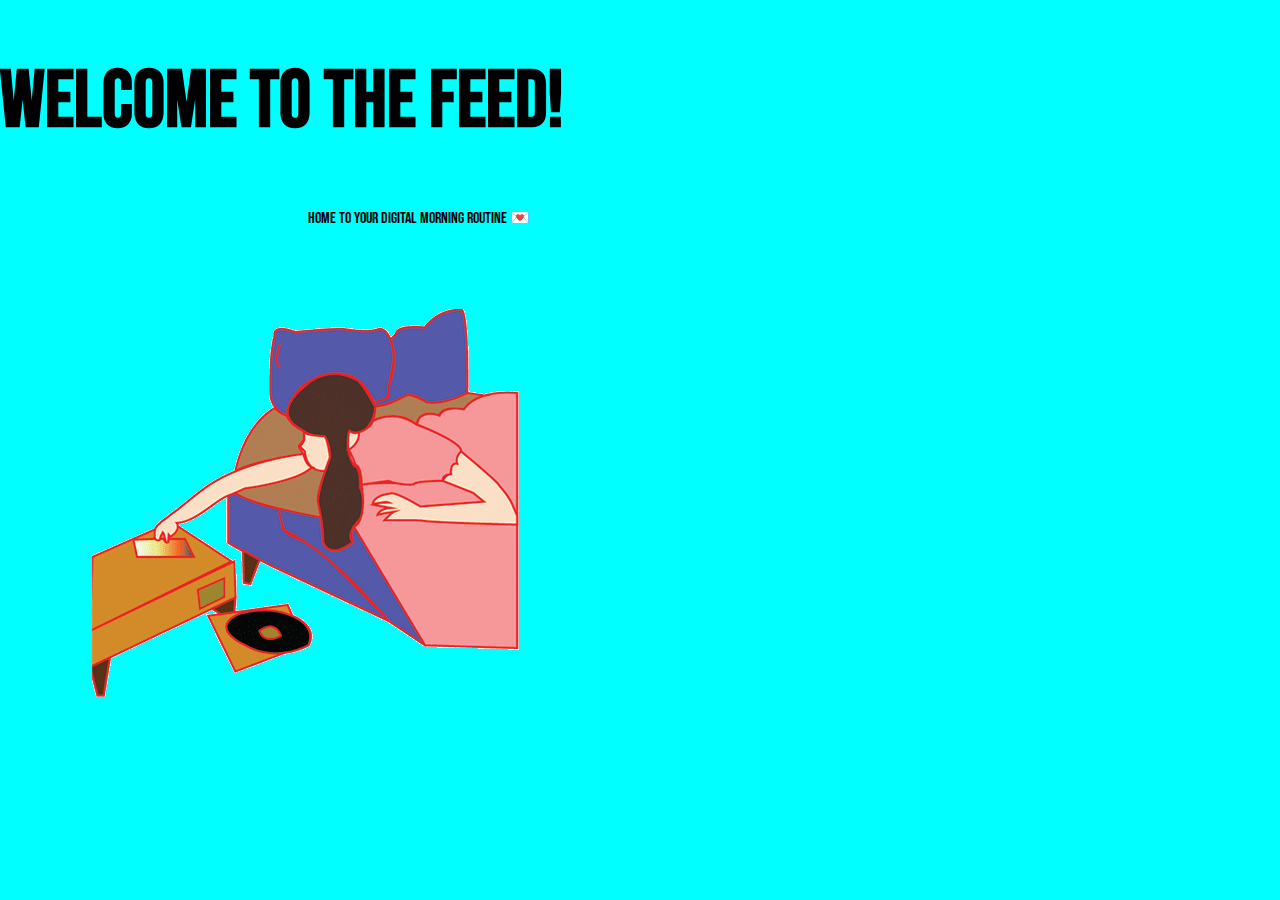
==== index.html @ ef1f8097 "send to server" ====
<!DOCTYPE html>
<!--[if lt IE 7]>      <html class="no-js lt-ie9 lt-ie8 lt-ie7"> <![endif]-->
<!--[if IE 7]>         <html class="no-js lt-ie9 lt-ie8"> <![endif]-->
<!--[if IE 8]>         <html class="no-js lt-ie9"> <![endif]-->
<!--[if gt IE 8]>      <html class="no-js"> <!--<![endif]-->
<html>
    <head>
        <meta charset="utf-8">
        <meta http-equiv="X-UA-Compatible" content="IE=edge">
        <title>🪩The Feed🪩</title>
        <meta name="description" content="">
        <meta name="viewport" content="width=device-width, initial-scale=1">
        <link rel="stylesheet" href="css/stylesheet.css">
       
        
    </head>
    <body id="splash_bg">
    <header>
         <h1>Welcome to the Feed!</h1>
            <a href="thefeed.html">
                <img src="img/gifsplashpage.gif"> 
            </a>
    </header>
    
    <nav>Home to your digital morning routine 💌</nav>


    </body>
</html>
---- css/stylesheet.css ----
@import url('https://fonts.googleapis.com/css2?family=Bebas+Neue&display=swap');


body{
    background-color: beige;
    padding-left: 300px;
    padding-top: 200px;
    margin-right: 300 px;
}

header{
    font-family: 'Bebas Neue';
    position: fixed;
    top: 0px; 
    left: 0px;
    width: 900px;
    bottom: 600px;
    font-size: 40px;
    padding-bottom: 200px; 

}

nav{
 
    font-size: medium;
    font-family: 'Bebas Neue' ;
}

main{
    border: #9ea04d;
    max-width: 700px;
    margin-left: 500px;
    background-color: #9ea04d

}

section {
    margin: auto;
    text-align: center;
}

footer{
    width: 300px;
    bottom: 25px;
    left: 25px;
}

#splash_bg {
    background-color: aqua;
}

#splash_feed {
    background-color:yellow; 
}
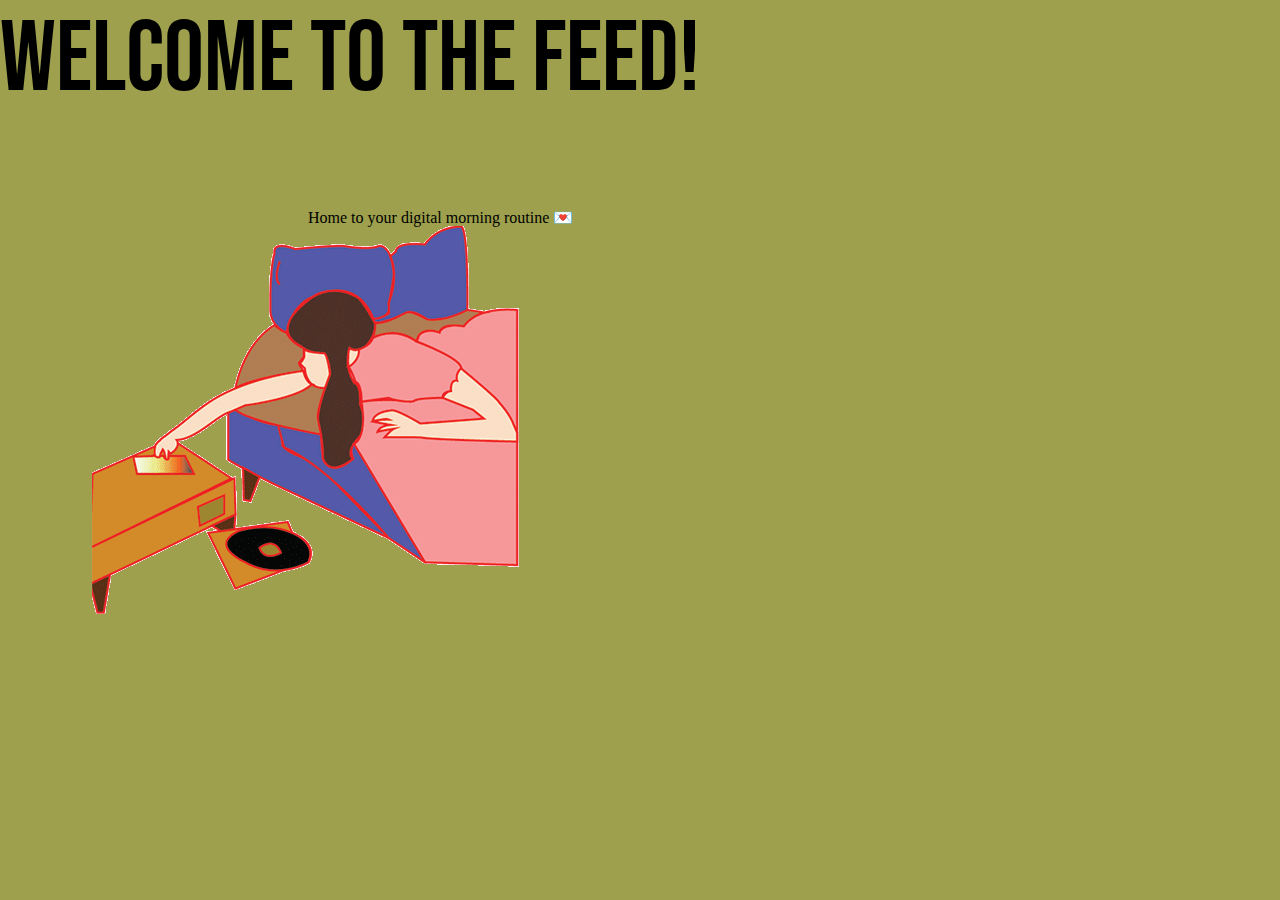
==== commit d596e11d: "updates" ====
--- a/index.html
+++ b/index.html
@@ -15,14 +15,14 @@
         
     </head>
     <body id="splash_bg">
-    <header>
+    <header id="splashtext"
          <h1>Welcome to the Feed!</h1>
             <a href="thefeed.html">
                 <img src="img/gifsplashpage.gif"> 
             </a>
     </header>
     
-    <nav>Home to your digital morning routine 💌</nav>
+    <nav id="navsplash">  Home to your digital morning routine 💌</nav>
 
 
     </body>
--- a/css/stylesheet.css
+++ b/css/stylesheet.css
@@ -9,7 +9,9 @@
 }
 
 header{
+   
     font-family: 'Bebas Neue';
+    font-size: 500px;
     position: fixed;
     top: 0px; 
     left: 0px;
@@ -21,12 +23,15 @@
 }
 
 nav{
- 
-    font-size: medium;
+    border: black;
+    font-size: xx-large
     font-family: 'Bebas Neue' ;
+    
 }
 
 main{
+    top: 500px;
+    border-style: double;
     border: #9ea04d;
     max-width: 700px;
     margin-left: 500px;
@@ -42,13 +47,35 @@
 footer{
     width: 300px;
     bottom: 25px;
-    left: 25px;
+    left: 200px;
 }
 
 #splash_bg {
-    background-color: aqua;
+    background-color: #9ea04d
 }
 
 #splash_feed {
-    background-color:yellow; 
+    background-color: antiquewhite; 
+}
+#splashtext {
+    font-size: 100px
+    
+  
+}
+
+#feedgif {
+    position: fixed;
+    top: 200px; 
+    left: 5px; 
+}
+
+#feedmain {
+    font-family: Bebas Neue;
+    font-size: xx-large;
+top: 1000px;
+}
+
+
+#yourprofile {
+    
 }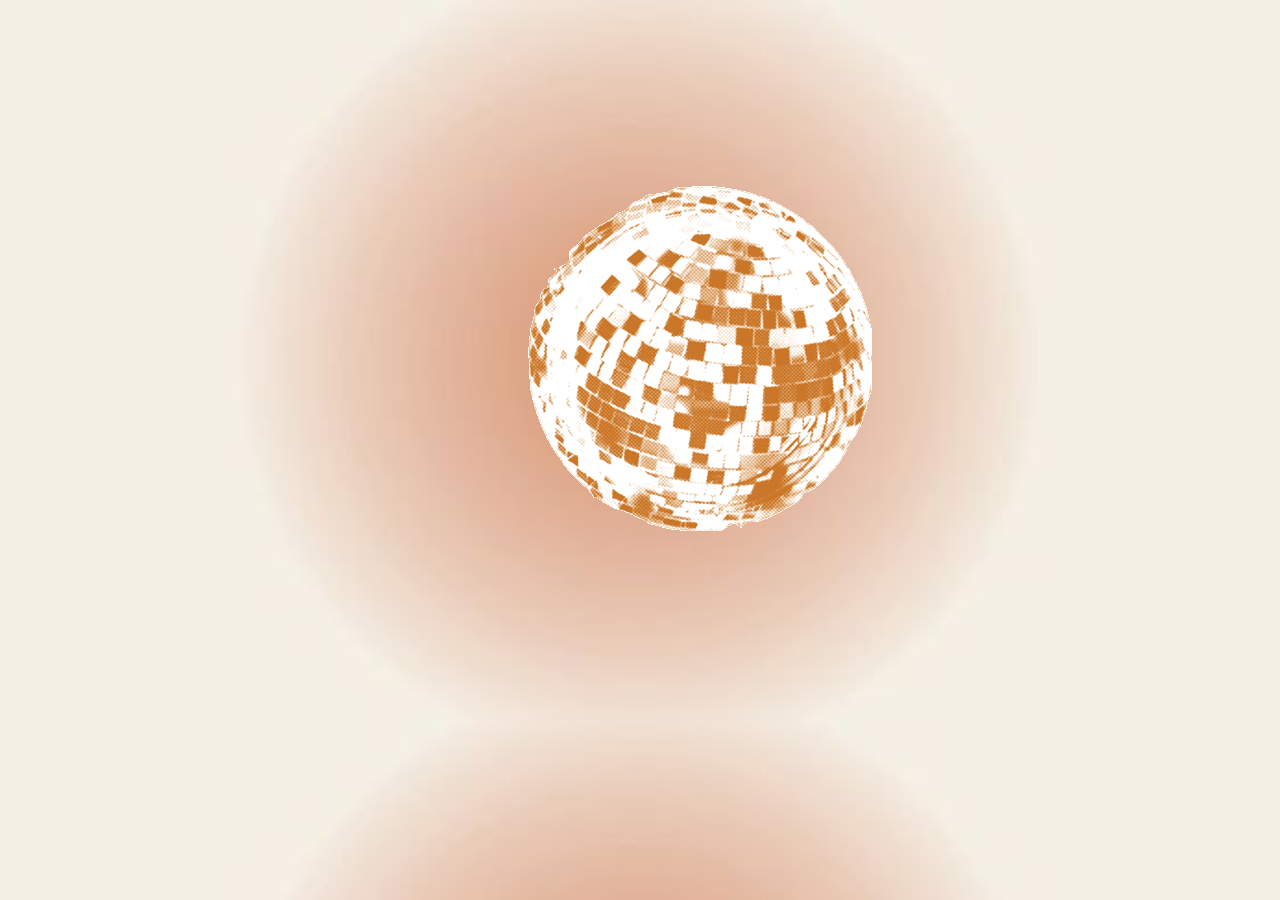
==== commit fecb75aa: "updates" ====
--- a/index.html
+++ b/index.html
@@ -15,14 +15,11 @@
         
     </head>
     <body id="splash_bg">
-    <header id="splashtext"
-         <h1>Welcome to the Feed!</h1>
+        <header id="welcome">
             <a href="thefeed.html">
-                <img src="img/gifsplashpage.gif"> 
+                <img src="img/Untitled-1.gif"
             </a>
-    </header>
-    
-    <nav id="navsplash">  Home to your digital morning routine 💌</nav>
+     </header>
 
 
     </body>
--- a/css/stylesheet.css
+++ b/css/stylesheet.css
@@ -9,9 +9,8 @@
 }
 
 header{
-   
+    font-style: oblique;
     font-family: 'Bebas Neue';
-    font-size: 500px;
     position: fixed;
     top: 0px; 
     left: 0px;
@@ -23,19 +22,21 @@
 }
 
 nav{
-    border: black;
-    font-size: xx-large
+ 
+    font-size: small;
     font-family: 'Bebas Neue' ;
-    
 }
 
 main{
-    top: 500px;
-    border-style: double;
-    border: #9ea04d;
+    color: darkblue;
+    font-size: 30pt;
+    font-family: bebas neue;
+    border-width: 10px; border-style: double; border-color: rgb(70, 174, 248);
+    border-radius: 10px;
     max-width: 700px;
     margin-left: 500px;
-    background-color: #9ea04d
+    background-image: url(../img/newspaper.jpg)
+   
 
 }
 
@@ -47,35 +48,121 @@
 footer{
     width: 300px;
     bottom: 25px;
-    left: 200px;
+    left: 25px;
+}
+#navsplash {
+    margin-bottom: 400px;
+    margin-left: 150px;
+    padding-bottom: 400px;
 }
 
 #splash_bg {
-    background-color: #9ea04d
+    background-color: azure;
+    background-image: url(../img/orangeora.jpg);
+    background-size: cover;
+    
 }
 
 #splash_feed {
-    background-color: antiquewhite; 
+    background-color:lightgray; 
+    
+    background-size: cover;
 }
-#splashtext {
-    font-size: 100px
+#welcome {
+
+    margin-left: 450px;
+}
+#navmain {
+    color: antiquewhite;
+    background-image: url(../img/blue\ ora.jpg);
+    background-size: contain;
+     font-size: 30pt;
+    margin-top: 10px;
+    margin-right: 700px;
+    position: fixed;
+    border-width: 10px; border-style: double; border-color: rgb(70, 174, 248);
+    border-radius: 10px;
+    background-position: center;
     
-  
+    
+    
+    
+}
+#alarm {
+    border-style: solid; border-width: 10px; border-color: burlywood;
+    margin-left: 75px;
+    border-radius: 10px;
+}
+#farmersmarket {
+    border-style: solid; border-width: 10px; border-color: burlywood;
+    margin-left: 75px;
+    border-radius: 10px;
+}
+#dispo {
+    border-style: solid; border-width: 10px; border-color: burlywood;
+    margin-left: 75px;
+    border-radius: 10px;
+    font-size: 30pt;
+}
+#vinyl {
+    border-style: solid; border-width: 10px; border-color: burlywood;
+    margin-left: 75px;
+    border-radius: 10px;
+}
+#onthego {
+    border-style: solid; border-width: 10px; border-color: burlywood;
+    margin-left: 75px;
+    border-radius: 10px;
+}
+#music {
+    border-style: solid; border-width: 10px; border-color: burlywood;
+    margin-left: 75px;
+    border-radius: 10px;
+}
+#text {
+    border-style: solid; border-width: 10px; border-color: burlywood;
+    margin-left: 75px;
+    border-radius: 10px;
+}
+#meandtay {
+    border-style: solid; border-width: 10px; border-color: burlywood;
+    margin-left: 75px;
+    border-radius: 10px;
+}
+#vinyl {
+    border-style: solid; border-width: 10px; border-color: burlywood;
+    margin-left: 75px;
+    border-radius: 10px;
+}
+#book {
+    border-style: solid; border-width: 10px; border-color: burlywood;
+    margin-left: 75px;
+    border-radius: 10px;
+}
+#dinner {
+    border-style: solid; border-width: 10px; border-color: burlywood;
+    margin-left: 75px;
+    border-radius: 10px;
+}
+#video {
+    border-style: solid; border-width: 10px; border-color: burlywood;
+    margin-left: 75px;
+    border-radius: 10px;
+}
+ol {
+    list-style-type: none;
+    font-size: xx-large;
+    margin: 0;
+    padding: 0;
+    display: block;
+    overflow: auto; 
+}
+p {
+    background-color: aliceblue;
+}
+h3{
+    background-color: aliceblue;
+    margin-left: 10px;
+    margin-right: 300px;
 }
 
-#feedgif {
-    position: fixed;
-    top: 200px; 
-    left: 5px; 
-}
-
-#feedmain {
-    font-family: Bebas Neue;
-    font-size: xx-large;
-top: 1000px;
-}
-
-
-#yourprofile {
-    
-}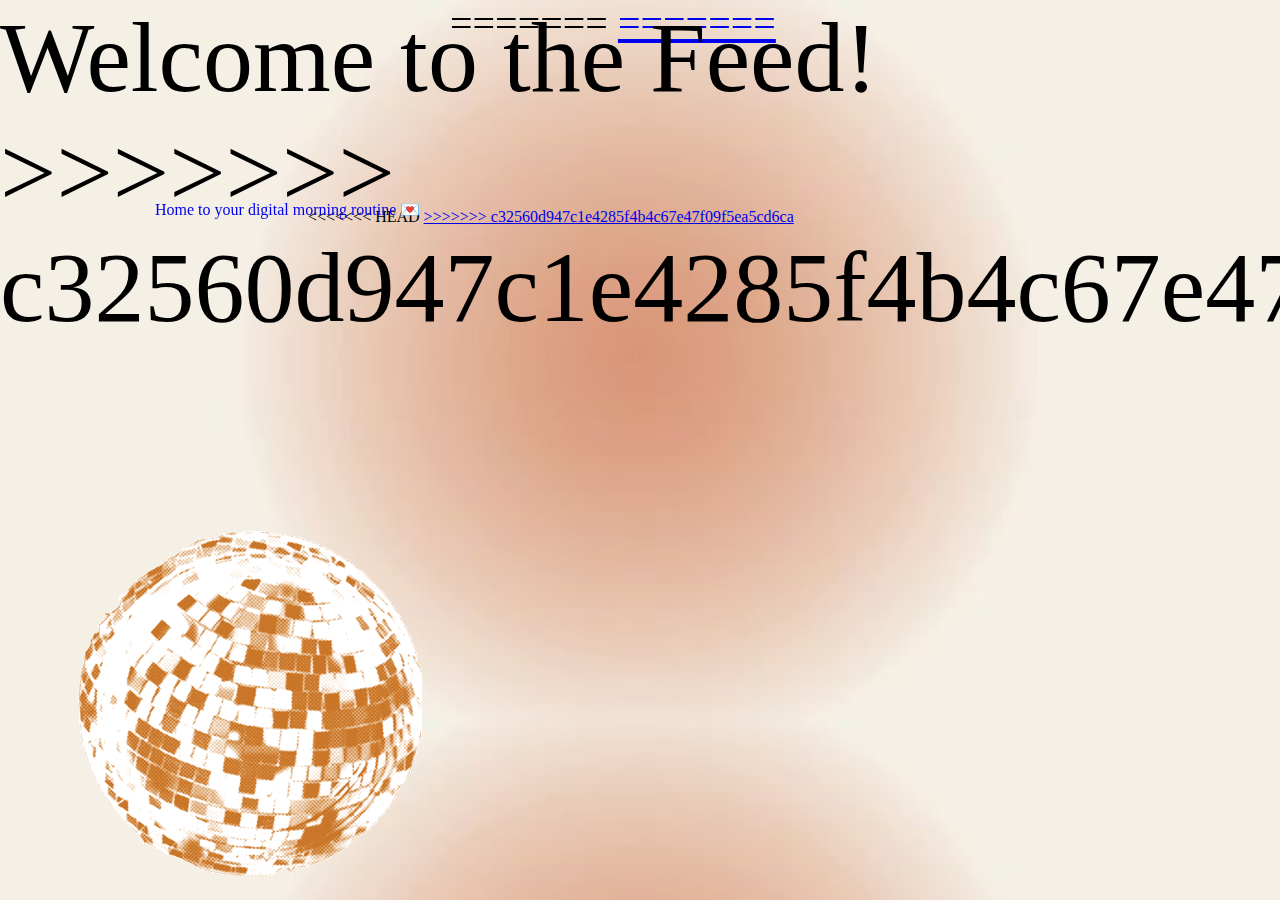
==== commit 74db1bac: "update" ====
--- a/index.html
+++ b/index.html
@@ -15,11 +15,22 @@
         
     </head>
     <body id="splash_bg">
+<<<<<<< HEAD
         <header id="welcome">
+=======
+    <header id="splashtext"
+         <h1>Welcome to the Feed!</h1>
+>>>>>>> c32560d947c1e4285f4b4c67e47f09f5ea5cd6ca
             <a href="thefeed.html">
                 <img src="img/Untitled-1.gif"
             </a>
+<<<<<<< HEAD
      </header>
+=======
+    </header>
+    
+    <nav id="navsplash">  Home to your digital morning routine 💌</nav>
+>>>>>>> c32560d947c1e4285f4b4c67e47f09f5ea5cd6ca
 
 
     </body>
--- a/css/stylesheet.css
+++ b/css/stylesheet.css
@@ -9,8 +9,13 @@
 }
 
 header{
+<<<<<<< HEAD
     font-style: oblique;
+=======
+   
+>>>>>>> c32560d947c1e4285f4b4c67e47f09f5ea5cd6ca
     font-family: 'Bebas Neue';
+    font-size: 500px;
     position: fixed;
     top: 0px; 
     left: 0px;
@@ -22,17 +27,29 @@
 }
 
 nav{
+<<<<<<< HEAD
  
     font-size: small;
+=======
+    font-size: xx-large; 
+>>>>>>> c32560d947c1e4285f4b4c67e47f09f5ea5cd6ca
     font-family: 'Bebas Neue' ;
+    width: 500px;
+    
 }
 
 main{
+<<<<<<< HEAD
     color: darkblue;
     font-size: 30pt;
     font-family: bebas neue;
     border-width: 10px; border-style: double; border-color: rgb(70, 174, 248);
     border-radius: 10px;
+=======
+    top: 500px;
+    border-style: double;
+    border: #9ea04d;
+>>>>>>> c32560d947c1e4285f4b4c67e47f09f5ea5cd6ca
     max-width: 700px;
     margin-left: 500px;
     background-image: url(../img/newspaper.jpg)
@@ -43,12 +60,14 @@
 section {
     margin: auto;
     text-align: center;
-}
+    
+}
+
 
 footer{
     width: 300px;
     bottom: 25px;
-    left: 25px;
+    left: 200px;
 }
 #navsplash {
     margin-bottom: 400px;
@@ -57,6 +76,7 @@
 }
 
 #splash_bg {
+<<<<<<< HEAD
     background-color: azure;
     background-image: url(../img/orangeora.jpg);
     background-size: cover;
@@ -166,3 +186,41 @@
     margin-right: 300px;
 }
 
+=======
+    background-color: #9ea04d
+}
+
+#splash_feed {
+    background-color: antiquewhite; 
+}
+#splashtext {
+    font-size: 100px
+    
+  
+}
+
+#feedgif {
+    border: 1px black solid;
+    position: fixed;
+    top: 200px; 
+    left: 5px; 
+}
+
+#navsplash {
+    position: fixed;
+    top: 200px; 
+    left: 5px; 
+}
+
+
+#feedmain {
+    font-family: Bebas Neue;
+    font-size: xx-large;
+    top: 1000px;
+}
+
+
+#yourprofile {
+    
+}
+>>>>>>> c32560d947c1e4285f4b4c67e47f09f5ea5cd6ca
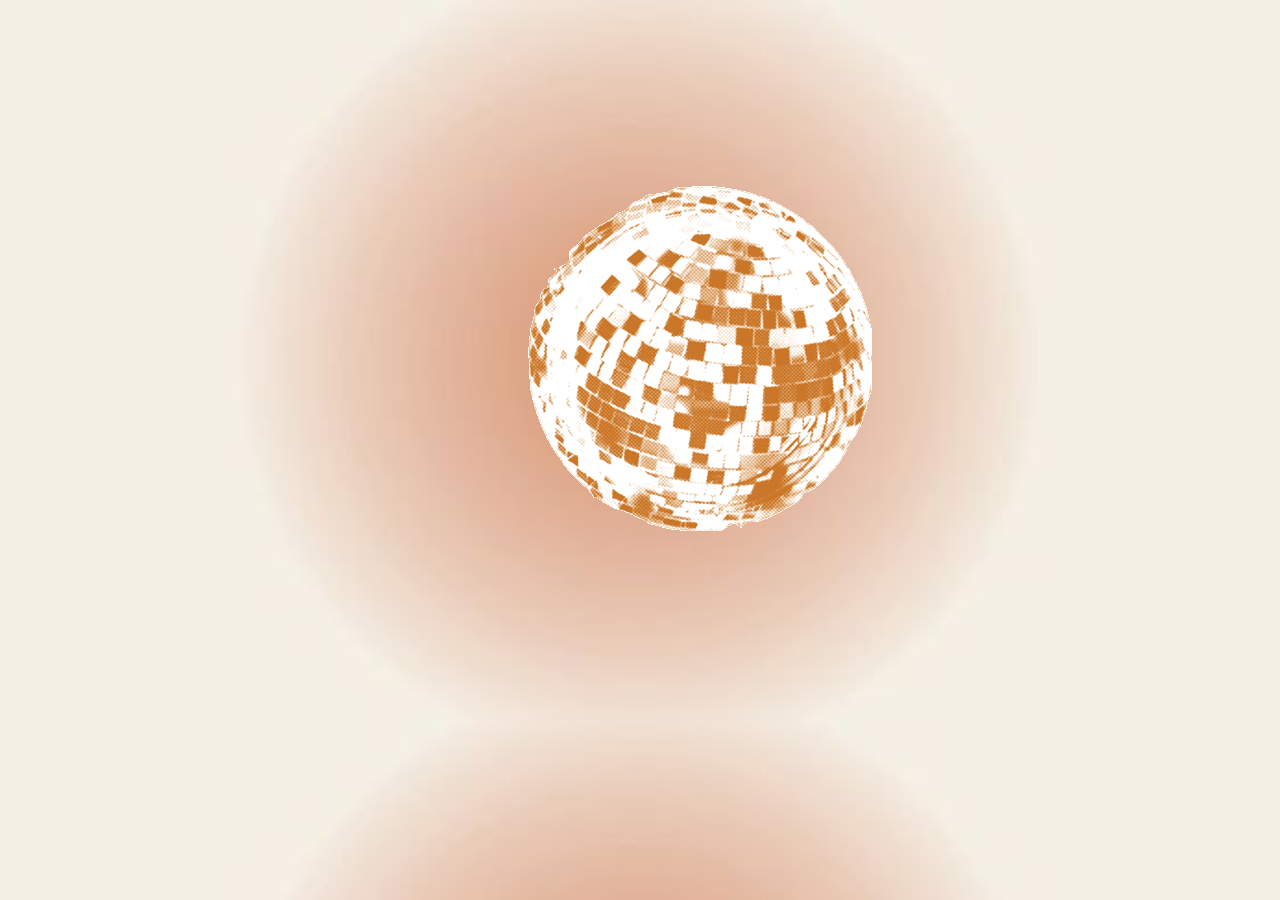
==== commit 16eb34bd: "final" ====
--- a/index.html
+++ b/index.html
@@ -15,22 +15,11 @@
         
     </head>
     <body id="splash_bg">
-<<<<<<< HEAD
         <header id="welcome">
-=======
-    <header id="splashtext"
-         <h1>Welcome to the Feed!</h1>
->>>>>>> c32560d947c1e4285f4b4c67e47f09f5ea5cd6ca
             <a href="thefeed.html">
                 <img src="img/Untitled-1.gif"
             </a>
-<<<<<<< HEAD
      </header>
-=======
-    </header>
-    
-    <nav id="navsplash">  Home to your digital morning routine 💌</nav>
->>>>>>> c32560d947c1e4285f4b4c67e47f09f5ea5cd6ca
 
 
     </body>
--- a/css/stylesheet.css
+++ b/css/stylesheet.css
@@ -9,11 +9,7 @@
 }
 
 header{
-<<<<<<< HEAD
     font-style: oblique;
-=======
-   
->>>>>>> c32560d947c1e4285f4b4c67e47f09f5ea5cd6ca
     font-family: 'Bebas Neue';
     font-size: 500px;
     position: fixed;
@@ -27,29 +23,19 @@
 }
 
 nav{
-<<<<<<< HEAD
  
     font-size: small;
-=======
-    font-size: xx-large; 
->>>>>>> c32560d947c1e4285f4b4c67e47f09f5ea5cd6ca
     font-family: 'Bebas Neue' ;
     width: 500px;
     
 }
 
 main{
-<<<<<<< HEAD
     color: darkblue;
     font-size: 30pt;
     font-family: bebas neue;
     border-width: 10px; border-style: double; border-color: rgb(70, 174, 248);
     border-radius: 10px;
-=======
-    top: 500px;
-    border-style: double;
-    border: #9ea04d;
->>>>>>> c32560d947c1e4285f4b4c67e47f09f5ea5cd6ca
     max-width: 700px;
     margin-left: 500px;
     background-image: url(../img/newspaper.jpg)
@@ -76,7 +62,6 @@
 }
 
 #splash_bg {
-<<<<<<< HEAD
     background-color: azure;
     background-image: url(../img/orangeora.jpg);
     background-size: cover;
@@ -95,19 +80,33 @@
 #navmain {
     color: antiquewhite;
     background-image: url(../img/blue\ ora.jpg);
-    background-size: contain;
-     font-size: 30pt;
-    margin-top: 10px;
-    margin-right: 700px;
+    background-repeat: no-repeat;
+    background-size: cover; 
+    font-size: 20pt;
+    width: 300px;
+    height: 300px; 
+    overflow-y: scroll;
+    top: 400px;
+    left: 25px;
     position: fixed;
     border-width: 10px; border-style: double; border-color: rgb(70, 174, 248);
     border-radius: 10px;
     background-position: center;
-    
-    
-    
+     
     
 }
+
+#navmain a{
+    text-decoration: none;
+
+}
+
+#navmain a:hover{
+    background-color: yellow;
+
+}
+
+
 #alarm {
     border-style: solid; border-width: 10px; border-color: burlywood;
     margin-left: 75px;
@@ -186,41 +185,3 @@
     margin-right: 300px;
 }
 
-=======
-    background-color: #9ea04d
-}
-
-#splash_feed {
-    background-color: antiquewhite; 
-}
-#splashtext {
-    font-size: 100px
-    
-  
-}
-
-#feedgif {
-    border: 1px black solid;
-    position: fixed;
-    top: 200px; 
-    left: 5px; 
-}
-
-#navsplash {
-    position: fixed;
-    top: 200px; 
-    left: 5px; 
-}
-
-
-#feedmain {
-    font-family: Bebas Neue;
-    font-size: xx-large;
-    top: 1000px;
-}
-
-
-#yourprofile {
-    
-}
->>>>>>> c32560d947c1e4285f4b4c67e47f09f5ea5cd6ca
